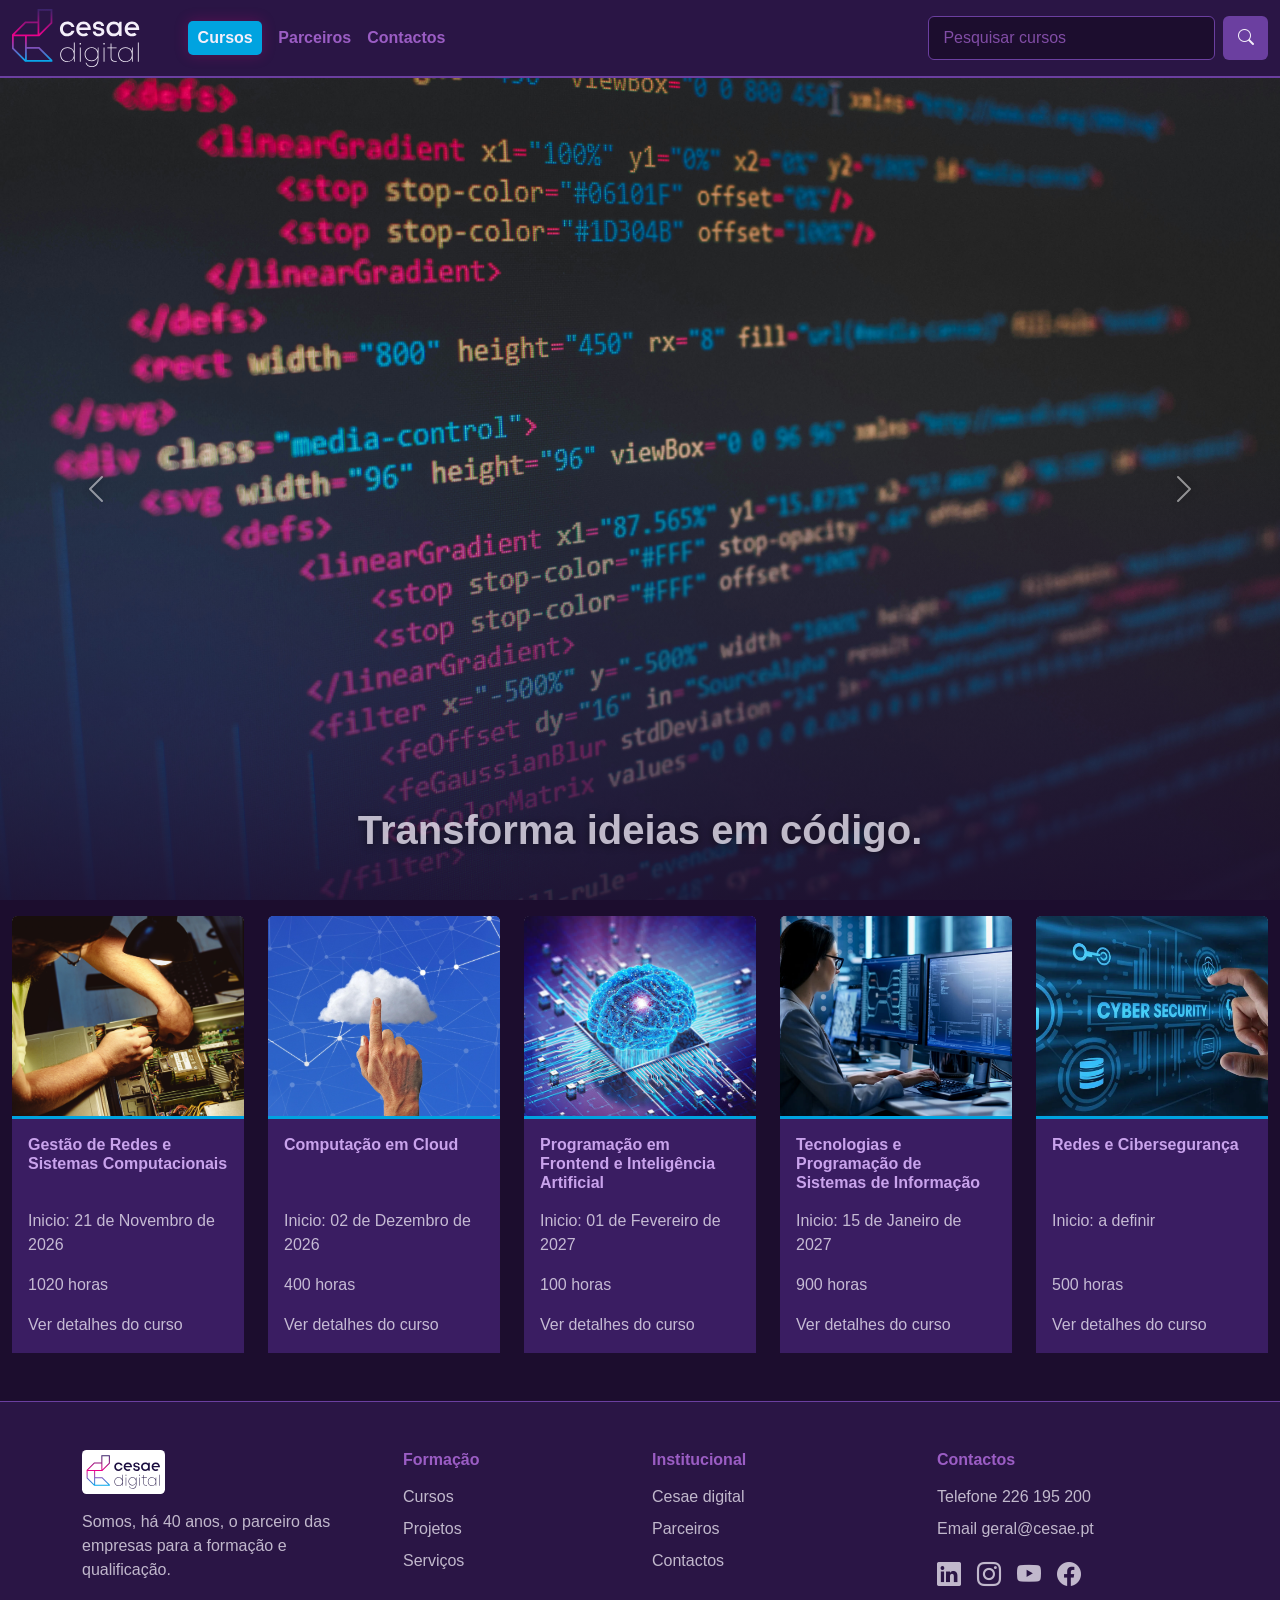
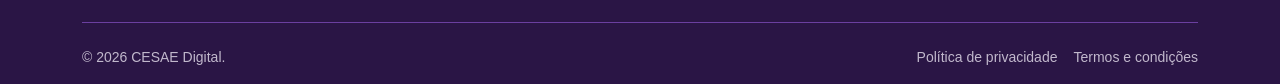
==== index.html @ cc706cd1 "feat: Alteracoes feitas, ler Readme.md" ====
<!doctype html>
<html lang="pt-PT">
  <head>
    <meta charset="UTF-8" />
    <meta name="viewport" content="width=device-width, initial-scale=1" />
    <title>Pagina Web - Homepage</title>
    <meta
      name="description"
      content="Descubra os cursos em destaque do CESAE Digital, com datas de início e carga horária, e encontre a formação em tecnologias de informação mais adequada ao seu percurso."
    />
    <meta property="og:type" content="website" />
    <meta property="og:locale" content="pt_PT" />
    <meta property="og:site_name" content="CESAE Digital" />
    <meta property="og:title" content="Pagina Web - Homepage" />
    <meta
      property="og:description"
      content="Descubra os cursos em destaque do CESAE Digital, com datas de início e carga horária, e encontre a formação em tecnologias de informação mais adequada ao seu percurso."
    />
    <link
      rel="icon"
      type="image/svg+xml"
      href="images/logo/favicon-cesae.svg"
    />
    <link
      href="https://cdn.jsdelivr.net/npm/bootstrap@5.3.8/dist/css/bootstrap.min.css"
      rel="stylesheet"
      integrity="sha384-sRIl4kxILFvY47J16cr9ZwB07vP4J8+LH7qKQnuqkuIAvNWLzeN8tE5YBujZqJLB"
      crossorigin="anonymous"
    />
    <link
      href="https://cdn.jsdelivr.net/npm/bootstrap-icons@1.11.3/font/bootstrap-icons.min.css"
      rel="stylesheet"
    />
    <link rel="stylesheet" href="css/styles.css" />
  </head>
  <body>
    <header class="d-flex flex-column vh-100">
      <nav class="navbar navbar-expand-lg">
        <div class="container-fluid">
          <a class="navbar-brand navbar-logo me-lg-5" href="index.html">
            <img
              src="images/logo/logo_letras_brancas.svg"
              alt="CESAE Digital"
            />
          </a>
          <button
            type="button"
            class="navbar-toggler"
            data-bs-toggle="collapse"
            data-bs-target="#collapsibleNavbar"
          >
            <span class="navbar-toggler-icon"></span>
          </button>
          <div class="collapse navbar-collapse" id="collapsibleNavbar">
            <ul class="navbar-nav align-items-lg-center gap-2 gap-lg-3">
              <li class="nav-item">
                <a class="nav-link nav-cursos" href="pages/cursos.html"
                  >Cursos</a
                >
              </li>
              <li class="nav-item">
                <a class="nav-link" href="pages/parceiros.html">Parceiros</a>
              </li>
              <li class="nav-item">
                <a class="nav-link" href="pages/contactos.html">Contactos</a>
              </li>
            </ul>
            <div
              class="d-flex ms-lg-auto mt-3 mt-lg-0 navbar-search"
              role="search"
            >
              <input
                class="form-control"
                type="search"
                placeholder="Pesquisar cursos"
                aria-label="Pesquisar cursos"
              />
              <button
                class="btn btn-pesquisar ms-2"
                type="button"
                aria-label="Pesquisar"
              >
                <i class="bi bi-search"></i>
              </button>
            </div>
          </div>
        </div>
      </nav>

      <div
        id="carouselExampleInterval"
        class="carousel slide flex-grow-1 overflow-hidden"
        data-bs-ride="carousel"
      >
        <div class="carousel-inner h-100">
          <div class="carousel-item active h-100" data-bs-interval="5000">
            <img
              src="images/carrossel/imagem1.jpg"
              class="w-100 h-100 object-fit-cover d-block"
              alt="..."
            />
            <div class="carousel-caption carousel-texto fs-1">
              Partilhar ideias. Crescer em equipa.
            </div>
          </div>
          <div class="carousel-item h-100" data-bs-interval="5000">
            <img
              src="images/carrossel/imagem2.jpg"
              class="w-100 h-100 object-fit-cover d-block"
              alt="..."
            />
            <div class="carousel-caption carousel-texto fs-1">
              Transforma ideias em código.
            </div>
          </div>
          <div class="carousel-item h-100" data-bs-interval="5000">
            <img
              src="images/carrossel/imagem3.jpg"
              class="w-100 h-100 object-fit-cover d-block"
              alt="..."
            />
            <div class="carousel-caption carousel-texto fs-1">
              Segurança digital, sempre.
            </div>
          </div>
          <div class="carousel-item h-100" data-bs-interval="5000">
            <img
              src="images/carrossel/imagem4.jpg"
              class="w-100 h-100 object-fit-cover d-block"
              alt="..."
            />
            <div class="carousel-caption carousel-texto fs-1">
              Experiência que inspira.
            </div>
          </div>
          <div class="carousel-item h-100" data-bs-interval="5000">
            <img
              src="images/carrossel/imagem5.jpg"
              class="w-100 h-100 object-fit-cover d-block"
              alt="..."
            />
            <div class="carousel-caption carousel-texto fs-1">
              Domina as redes. Liga possibilidades.
            </div>
          </div>
          <div class="carousel-item h-100" data-bs-interval="5000">
            <img
              src="images/carrossel/imagem6.jpg"
              class="w-100 h-100 object-fit-cover d-block"
              alt="..."
            />
            <div class="carousel-caption carousel-texto fs-1">
              Competências para o mercado real.
            </div>
          </div>
        </div>
        <button
          class="carousel-control-prev"
          type="button"
          data-bs-target="#carouselExampleInterval"
          data-bs-slide="prev"
        >
          <span class="carousel-control-prev-icon" aria-hidden="true"></span>
          <span class="visually-hidden">Anterior</span>
        </button>
        <button
          class="carousel-control-next"
          type="button"
          data-bs-target="#carouselExampleInterval"
          data-bs-slide="next"
        >
          <span class="carousel-control-next-icon" aria-hidden="true"></span>
          <span class="visually-hidden">Seguinte</span>
        </button>
      </div>
    </header>

    <div class="container-fluid mt-3 mb-5">
      <div class="row g-4 cursos-row">
        <div class="col-12 col-md">
          <div class="card border-0 h-100">
            <img
              class="card-img-top w-100 object-fit-cover"
              style="height: 200px"
              src="images/cards/card1.jpg"
              alt="Card image cap"
            />
            <div class="card-body">
              <h5 class="card-title">
                Gestão de Redes e Sistemas Computacionais
              </h5>
              <p class="card-text">Inicio: 21 de Novembro de 2026</p>
              <p class="card-text">1020 horas</p>
              <a href="pages/cursos.html">Ver detalhes do curso</a>
            </div>
          </div>
        </div>
        <div class="col-12 col-md">
          <div class="card border-0 h-100">
            <img
              class="card-img-top w-100 object-fit-cover"
              style="height: 200px"
              src="images/cards/card2.jpg"
              alt="Card image cap"
            />
            <div class="card-body">
              <h5 class="card-title">Computação em Cloud</h5>
              <p class="card-text">Inicio: 02 de Dezembro de 2026</p>
              <p class="card-text">400 horas</p>
              <a href="pages/cursos.html">Ver detalhes do curso</a>
            </div>
          </div>
        </div>
        <div class="col-12 col-md">
          <div class="card border-0 h-100">
            <img
              class="card-img-top w-100 object-fit-cover"
              style="height: 200px"
              src="images/cards/card3.jpg"
              alt="Card image cap"
            />
            <div class="card-body">
              <h5 class="card-title">
                Programação em Frontend e Inteligência Artificial
              </h5>
              <p class="card-text">Inicio: 01 de Fevereiro de 2027</p>
              <p class="card-text">100 horas</p>
              <a href="pages/cursos.html">Ver detalhes do curso</a>
            </div>
          </div>
        </div>
        <div class="col-12 col-md">
          <div class="card border-0 h-100">
            <img
              class="card-img-top w-100 object-fit-cover"
              style="height: 200px"
              src="images/cards/card4.jpg"
              alt="Card image cap"
            />
            <div class="card-body">
              <h5 class="card-title">
                Tecnologias e Programação de Sistemas de Informação
              </h5>
              <p class="card-text">Inicio: 15 de Janeiro de 2027</p>
              <p class="card-text">900 horas</p>
              <a href="pages/cursos.html">Ver detalhes do curso</a>
            </div>
          </div>
        </div>
        <div class="col-12 col-md">
          <div class="card border-0 h-100">
            <img
              class="card-img-top w-100 object-fit-cover"
              style="height: 200px"
              src="images/cards/card5.jpg"
              alt="Card image cap"
            />
            <div class="card-body">
              <h5 class="card-title">Redes e Cibersegurança</h5>
              <p class="card-text">Inicio: a definir</p>
              <p class="card-text">500 horas</p>
              <a href="pages/cursos.html">Ver detalhes do curso</a>
            </div>
          </div>
        </div>
      </div>
    </div>

    <footer class="footer-cesae pt-5 pb-3">
      <div class="container">
        <div class="row g-4">
          <div class="col-12 col-md-6 col-lg-3">
            <a href="index.html" class="footer-logo">
              <img
                src="images/logo/cesae-digital-logo-fundo-branco.svg"
                alt="CESAE Digital"
                height="44"
              />
            </a>
            <p class="texto-suave mt-3">
              Somos, há 40 anos, o parceiro das empresas para a formação e
              qualificação.
            </p>
          </div>
          <div class="col-6 col-md-3 ps-lg-5">
            <h5>Formação</h5>
            <ul class="list-unstyled">
              <li><a href="pages/cursos.html">Cursos</a></li>
              <li><a href="pages/maintenance.html">Projetos</a></li>
              <li><a href="pages/maintenance.html">Serviços</a></li>
            </ul>
          </div>
          <div class="col-6 col-md-3">
            <h5>Institucional</h5>
            <ul class="list-unstyled">
              <li><a href="index.html">Cesae digital</a></li>
              <li><a href="pages/parceiros.html">Parceiros</a></li>
              <li><a href="pages/contactos.html">Contactos</a></li>
            </ul>
          </div>
          <div class="col-12 col-md-6 col-lg-3">
            <h5>Contactos</h5>
            <ul class="list-unstyled texto-suave">
              <li>Telefone 226 195 200</li>
              <li>Email geral@cesae.pt</li>
            </ul>
            <div class="d-flex gap-3 fs-4">
              <a
                href="https://pt.linkedin.com/school/cesae-digital/"
                aria-label="LinkedIn"
                ><i class="bi bi-linkedin"></i
              ></a>
              <a
                href="https://www.instagram.com/cesae.digital/"
                aria-label="Instagram"
                ><i class="bi bi-instagram"></i
              ></a>
              <a
                href="https://www.youtube.com/@cesaedigital"
                aria-label="YouTube"
                ><i class="bi bi-youtube"></i
              ></a>
              <a
                href="https://www.facebook.com/CesaeDigital"
                aria-label="Facebook"
                ><i class="bi bi-facebook"></i
              ></a>
            </div>
          </div>
        </div>
        <hr class="footer-linha my-4" />
        <div
          class="d-flex flex-column flex-md-row justify-content-between gap-2 small"
        >
          <span class="texto-suave">© 2026 CESAE Digital.</span>
          <div class="d-flex gap-3">
            <a href="pages/maintenance.html">Política de privacidade</a>
            <a href="pages/maintenance.html">Termos e condições</a>
          </div>
        </div>
      </div>
    </footer>

    <script
      src="https://cdn.jsdelivr.net/npm/bootstrap@5.3.8/dist/js/bootstrap.bundle.min.js"
      integrity="sha384-FKyoEForCGlyvwx9Hj09JcYn3nv7wiPVlz7YYwJrWVcXK/BmnVDxM+D2scQbITxI"
      crossorigin="anonymous"
    ></script>
  </body>
</html>
---- css/styles.css ----
:root {
  --bg: #1c0d2e;
  --dark-purple: #2a1545;
  --purple: #6b3fa0;
  --lilac: #9b5dc4;
  --pink: #e6007e;
  --blue: #00a3e0;
  --light-blue: #55d2ff;
  --text: #f4effa;
  --shadow: #00a3e000;
  --shadow1: rgba(0, 163, 224, 0.35);
  --shadow2: rgba(230, 0, 126, 0.25);
  --gradient: linear-gradient(90deg, #00a3e0 0%, #6b3fa0 50%);
}

body {
  background: var(--bg);
  color: var(--text);
  font-family: "Inter", sans-serif;
}

.navbar {
  background-color: var(--dark-purple);
  border-bottom: 2px solid var(--purple);
  --bs-navbar-nav-link-padding-x: 0;
}

.navbar a {
  font-size: 1rem;
  font-weight: 600;
  color: var(--lilac);
}

.navbar a:hover,
.navbar a:focus {
  color: var(--blue);
  opacity: 1;
}

.navbar .navbar-nav .nav-cursos {
  display: inline-block;
  background: var(--blue);
  color: var(--text);
  padding: 0.3rem 0.6rem;
  border-radius: 5px;
  box-shadow: 0 0 14px var(--shadow2);
  transition:
    background 0.2s,
    box-shadow 0.2s;
}

.navbar .navbar-nav .nav-cursos:hover {
  background: var(--pink);
  color: var(--text);
  box-shadow: 0 0 14px var(--shadow1);
}

.navbar-logo {
  padding: 0;
}

.navbar-logo img {
  display: block;
}

.navbar .navbar-toggler {
  background: transparent;
  border: 1px solid var(--purple);
}

.navbar .navbar-toggler:focus {
  box-shadow: 0 0 0 0.2rem var(--shadow1);
}

.navbar .navbar-toggler-icon {
  filter: invert(1);
}

.navbar-search {
  width: 100%;
}

.navbar-search .form-control {
  min-width: 0;
  font-size: 1rem;
  padding: 0.55rem 0.9rem;
  background: var(--bg);
  border: 1px solid var(--purple);
  color: var(--text);
}

.navbar-search .form-control::placeholder {
  color: var(--lilac);
  opacity: 0.8;
}

.navbar-search .form-control:focus {
  background: var(--bg);
  color: var(--text);
  border-color: var(--blue);
  box-shadow: 0 0 0 0.2rem var(--shadow1);
}

.btn-pesquisar {
  background: var(--purple);
  color: var(--text);
  border: 0;
  padding: 0.55rem 0.9rem;
}

.btn-pesquisar:hover,
.btn-pesquisar:focus {
  background: var(--blue);
  color: #fff;
}

.footer-cesae {
  background: var(--dark-purple);
  border-top: 1px solid var(--purple);
  color: var(--text);
}

.footer-cesae h5 {
  font-size: 1rem;
  font-weight: 600;
  color: var(--lilac);
  margin-bottom: 1rem;
}

.footer-cesae a {
  color: var(--text);
  opacity: 0.75;
  text-decoration: none;
}

.footer-cesae a:hover {
  color: var(--blue);
  opacity: 1;
}

.footer-cesae a.footer-logo {
  opacity: 1;
}

.texto-suave {
  opacity: 0.75;
}

.footer-linha {
  border-color: var(--purple);
  opacity: 1;
}

.footer-cesae li {
  margin-bottom: 0.5rem;
}

.card {
  padding: 0;
}

.card-body {
  display: flex;
  flex-direction: column;
  background-color: #3a1d62;
  border-top: 3px solid var(--blue);
}

.card-title {
  font-size: 1rem;
  font-weight: 600;
  color: #c9a3ec;
  margin-bottom: 1rem;
}

.card-text,
.card-body a {
  color: var(--text);
  opacity: 0.75;
  text-decoration: none;
}

.card-body a {
  margin-top: auto;
  align-self: flex-start;
}

.card-body a:hover {
  color: var(--blue);
  opacity: 1;
}

.cursos-intro,
.parceiros-intro,
.contactos-intro {
  max-width: 60ch;
  font-size: 1.1rem;
  opacity: 0.8;
}

.display-4,
.lead {
  color: var(--lilac);
}

.carousel-texto {
  color: var(--text);
  font-weight: 600;
  opacity: 0.75;
  text-shadow: 0 2px 8px rgba(0, 0, 0, 0.6);
}

#carouselExampleInterval .carousel-item::before {
  content: "";
  position: absolute;
  inset: 0;
  background: linear-gradient(
    to top,
    rgba(28, 13, 46, 0.85) 0%,
    rgba(28, 13, 46, 0) 55%
  );
}

#carouselExampleInterval .carousel-control-prev-icon,
#carouselExampleInterval .carousel-control-next-icon {
  filter: drop-shadow(0 0 4px rgba(0, 0, 0, 0.7));
}

.btn-filtro {
  color: var(--text);
  background: transparent;
  border: 1px solid var(--purple);
  border-radius: 50rem;
  padding-left: 1rem;
  padding-right: 1rem;
  opacity: 0.75;
}

.btn-filtro:hover,
.btn-check:focus-visible + .btn-filtro {
  color: var(--blue);
  border-color: var(--blue);
  opacity: 1;
}

.btn-check:checked + .btn-filtro {
  color: var(--text);
  background: var(--purple);
  border-color: var(--purple);
  opacity: 1;
}

body:has(#f-ciberseguranca:checked)
  .cursos-grid
  > :not([data-categoria="ciberseguranca"]),
body:has(#f-programacao:checked)
  .cursos-grid
  > :not([data-categoria="programacao"]),
body:has(#f-cloud:checked) .cursos-grid > :not([data-categoria="cloud"]),
body:has(#f-redes:checked) .cursos-grid > :not([data-categoria="redes"]),
body:has(#f-servidores:checked)
  .cursos-grid
  > :not([data-categoria="servidores"]),
body:has(#f-ia:checked) .cursos-grid > :not([data-categoria="ia"]) {
  display: none;
}

.cursos-grid .card,
.polos-grid .card,
.form-card {
  border-radius: 1rem;
  overflow: hidden;
}

.cursos-grid .card,
.polos-grid .card {
  transition:
    transform 0.3s,
    box-shadow 0.3s;
}

.cursos-grid .card:hover,
.polos-grid .card:hover {
  transform: translateY(-6px);
  box-shadow:
    0 12px 28px var(--shadow1),
    0 0 0 4px var(--shadow2);
}

.curso-img {
  position: relative;
  height: 200px;
  display: flex;
  align-items: center;
  justify-content: center;
  background: linear-gradient(135deg, var(--purple) 0%, var(--blue) 100%);
}

.curso-icone {
  font-size: 3.5rem;
  color: var(--text);
  opacity: 0.6;
}

.curso-img img {
  position: absolute;
  inset: 0;
  width: 100%;
  height: 100%;
  object-fit: cover;
}

.curso-categoria {
  display: block;
  margin-bottom: 0.5rem;
  font-size: 0.875rem;
  font-weight: 600;
  letter-spacing: 0.05em;
  text-transform: uppercase;
  color: var(--blue);
}

.logo-tile {
  display: flex;
  align-items: center;
  justify-content: center;
  height: 160px;
  padding: 1.5rem;
  background: var(--text);
  border: 2px solid transparent;
  border-radius: 1rem;
  text-decoration: none;
  transition:
    transform 0.3s,
    box-shadow 0.3s,
    border-color 0.3s;
}

.logo-tile img {
  max-width: 100%;
  max-height: 100%;
  object-fit: contain;
  transition: transform 0.3s;
}

.logo-tile:hover {
  transform: translateY(-6px);
  border-color: var(--blue);
  box-shadow:
    0 12px 28px var(--shadow1),
    0 0 0 4px var(--shadow2);
}

.logo-tile:hover img {
  transform: scale(1.08);
}

.contacto-img {
  display: block;
  width: 100%;
  height: 240px;
  object-fit: cover;
  border-radius: 1rem;
}

.form-card .card-body {
  padding: 1.5rem;
}

.form-card .form-label {
  color: var(--text);
  opacity: 0.75;
}

.form-card .form-control,
.form-card .form-select {
  color-scheme: dark;
  min-width: 0;
  background-color: var(--bg);
  border: 1px solid var(--purple);
  color: var(--text);
}

.form-card .form-select {
  --bs-form-select-bg-img: url("data:image/svg+xml,%3csvg xmlns='http://www.w3.org/2000/svg' viewBox='0 0 16 16'%3e%3cpath fill='none' stroke='%23f4effa' stroke-linecap='round' stroke-linejoin='round' stroke-width='2' d='m2 5 6 6 6-6'/%3e%3c/svg%3e");
}

.form-card .form-control::placeholder {
  color: var(--lilac);
  opacity: 0.8;
}

.form-card .form-control:focus,
.form-card .form-select:focus {
  background-color: var(--bg);
  color: var(--text);
  border-color: var(--blue);
  box-shadow: 0 0 0 0.2rem var(--shadow1);
}

.btn-enviar {
  background: var(--purple);
  color: var(--text);
  border: 1px solid var(--purple);
  padding-left: 1.5rem;
  padding-right: 1.5rem;
}

.btn-enviar:hover,
.btn-enviar:focus {
  background: var(--blue);
  border-color: var(--blue);
  color: #fff;
}

.btn-reset {
  background: transparent;
  color: var(--text);
  border: 1px solid var(--purple);
  padding-left: 1.5rem;
  padding-right: 1.5rem;
  opacity: 0.75;
}

.btn-reset:hover,
.btn-reset:focus {
  color: var(--blue);
  border-color: var(--blue);
  opacity: 1;
}

.polo-img {
  width: 100%;
  height: 140px;
  object-fit: cover;
}

.card-contacts a {
  display: block;
}

.card-contacts a + a {
  margin-top: 0.25rem;
}

.contact-link i {
  margin-right: 0.5rem;
}

@media (min-width: 768px) {
  @supports (grid-template-rows: subgrid) {
    .cursos-row {
      display: grid;
      grid-template-columns: repeat(5, minmax(0, 1fr));
    }

    .cursos-row > .col-md {
      display: grid;
      grid-row: span 5;
      grid-template-rows: subgrid;
      grid-template-columns: minmax(0, 1fr);
    }

    .cursos-row .card {
      display: grid;
      grid-row: 1 / -1;
      grid-template-rows: subgrid;
      grid-template-columns: minmax(0, 1fr);
    }

    .cursos-row .card-body {
      display: grid;
      grid-row: 2 / -1;
      grid-template-rows: subgrid;
      grid-template-columns: minmax(0, 1fr);
    }

    .cursos-row .card-title {
      overflow-wrap: break-word;
    }

    .cursos-row .card-body a {
      margin-top: 0;
      align-self: start;
      justify-self: start;
    }
  }
}

@media (min-width: 992px) {
  .navbar-search {
    width: 340px;
  }

  .contacto-img {
    height: 300px;
  }
}

@media (max-width: 991.98px) {
  .navbar-collapse {
    margin-top: 0.75rem;
  }
}

@media (prefers-reduced-motion: reduce) {
  .cursos-grid .card,
  .polos-grid .card {
    transition: none;
  }

  .cursos-grid .card:hover,
  .polos-grid .card:hover {
    transform: none;
  }
}
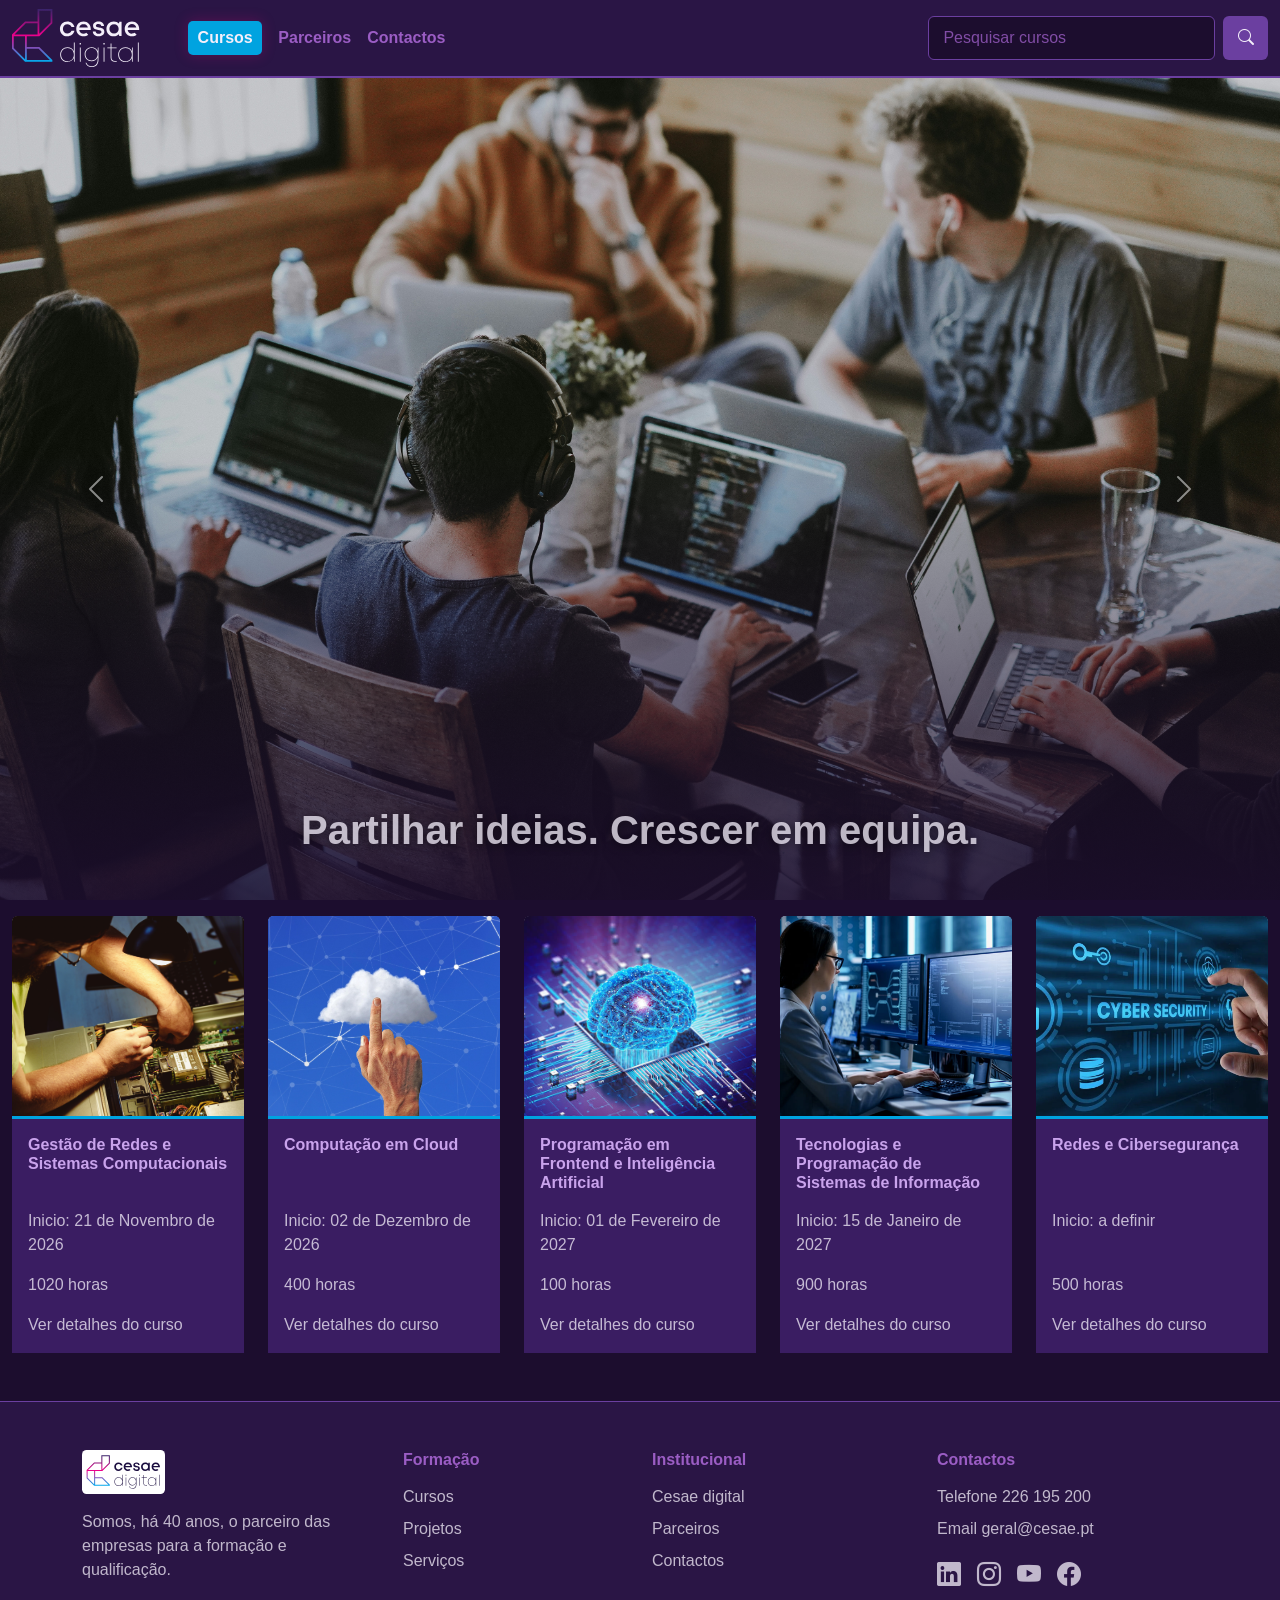
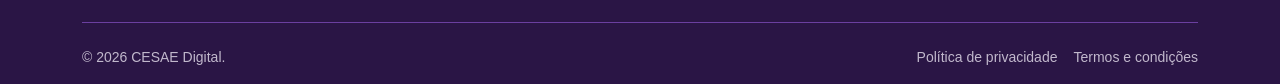
==== commit 757c2af0: "_blank e noonpener noreferrer nas redes sociais" ====
--- a/index.html
+++ b/index.html
@@ -307,21 +307,29 @@
             <div class="d-flex gap-3 fs-4">
               <a
                 href="https://pt.linkedin.com/school/cesae-digital/"
+                target="_blank"
+                rel="noopener noreferrer"
                 aria-label="LinkedIn"
                 ><i class="bi bi-linkedin"></i
               ></a>
               <a
                 href="https://www.instagram.com/cesae.digital/"
+                target="_blank"
+                rel="noopener noreferrer"
                 aria-label="Instagram"
                 ><i class="bi bi-instagram"></i
               ></a>
               <a
                 href="https://www.youtube.com/@cesaedigital"
+                target="_blank"
+                rel="noopener noreferrer"
                 aria-label="YouTube"
                 ><i class="bi bi-youtube"></i
               ></a>
               <a
                 href="https://www.facebook.com/CesaeDigital"
+                target="_blank"
+                rel="noopener noreferrer"
                 aria-label="Facebook"
                 ><i class="bi bi-facebook"></i
               ></a>
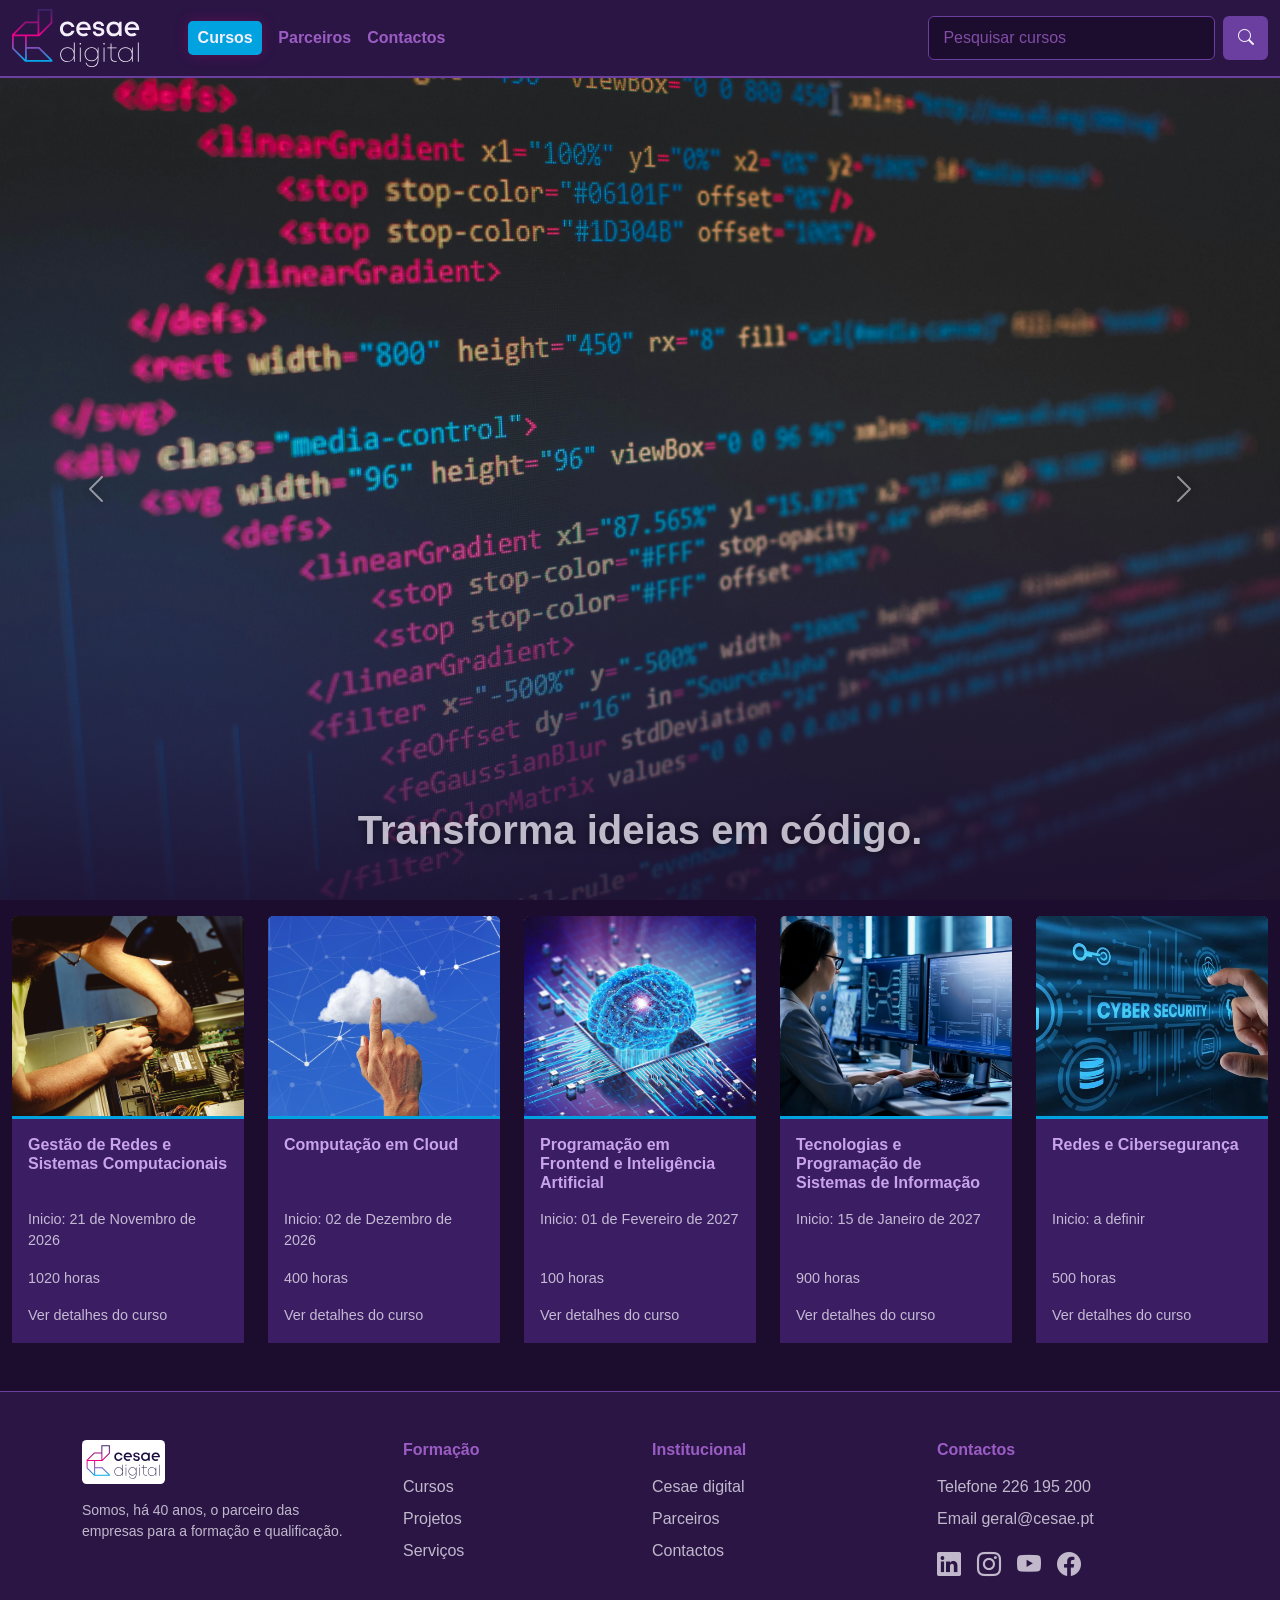
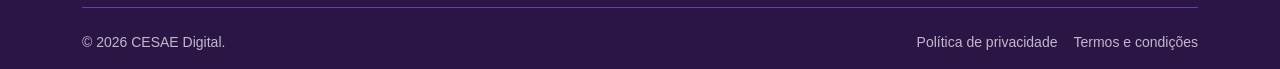
==== commit ed340a4d: "fixed footer logo description + cards description font sizes" ====
--- a/index.html
+++ b/index.html
@@ -266,89 +266,93 @@
       </div>
     </div>
 
+    <!--***************************Footer***************************-->
     <footer class="footer-cesae pt-5 pb-3">
       <div class="container">
         <div class="row g-4">
+          <!-- Logo + descrição -->
           <div class="col-12 col-md-6 col-lg-3">
-            <a href="index.html" class="footer-logo">
+            <a href="../index.html" class="footer-logo">
               <img
-                src="images/logo/cesae-digital-logo-fundo-branco.svg"
+                src="../images/logo/cesae-digital-logo-fundo-branco.svg"
                 alt="CESAE Digital"
                 height="44"
               />
             </a>
-            <p class="texto-suave mt-3">
+            <p class="texto-suave small mt-3">
               Somos, há 40 anos, o parceiro das empresas para a formação e
               qualificação.
             </p>
           </div>
-          <div class="col-6 col-md-3 ps-lg-5">
+
+          <!-- Links: col 1 -->
+          <div class="col-6 col-md-3 col-lg-3 ps-lg-5">
             <h5>Formação</h5>
             <ul class="list-unstyled">
-              <li><a href="pages/cursos.html">Cursos</a></li>
-              <li><a href="pages/maintenance.html">Projetos</a></li>
-              <li><a href="pages/maintenance.html">Serviços</a></li>
+              <li><a href="/pages/cursos.html">Cursos</a></li>
+              <li><a href="/pages/maintenance.html">Projetos</a></li>
+              <li><a href="/pages/maintenance.html">Serviços</a></li>
             </ul>
           </div>
-          <div class="col-6 col-md-3">
+
+          <!-- Links: col 2 -->
+          <div class="col-6 col-md-3 col-lg-3">
             <h5>Institucional</h5>
             <ul class="list-unstyled">
-              <li><a href="index.html">Cesae digital</a></li>
-              <li><a href="pages/parceiros.html">Parceiros</a></li>
-              <li><a href="pages/contactos.html">Contactos</a></li>
+              <li><a href="/index.html">Cesae digital</a></li>
+              <li><a href="/pages/parceiros.html">Parceiros</a></li>
+              <li><a href="/pages/contactos.html">Contactos</a></li>
             </ul>
           </div>
+
+          <!-- Contactos -->
           <div class="col-12 col-md-6 col-lg-3">
             <h5>Contactos</h5>
             <ul class="list-unstyled texto-suave">
               <li>Telefone 226 195 200</li>
               <li>Email geral@cesae.pt</li>
             </ul>
+            <!-- Redes sociais -->
             <div class="d-flex gap-3 fs-4">
               <a
                 href="https://pt.linkedin.com/school/cesae-digital/"
-                target="_blank"
-                rel="noopener noreferrer"
                 aria-label="LinkedIn"
                 ><i class="bi bi-linkedin"></i
               ></a>
               <a
                 href="https://www.instagram.com/cesae.digital/"
-                target="_blank"
-                rel="noopener noreferrer"
                 aria-label="Instagram"
                 ><i class="bi bi-instagram"></i
               ></a>
               <a
                 href="https://www.youtube.com/@cesaedigital"
-                target="_blank"
-                rel="noopener noreferrer"
                 aria-label="YouTube"
                 ><i class="bi bi-youtube"></i
               ></a>
               <a
                 href="https://www.facebook.com/CesaeDigital"
-                target="_blank"
-                rel="noopener noreferrer"
                 aria-label="Facebook"
                 ><i class="bi bi-facebook"></i
               ></a>
             </div>
           </div>
         </div>
+
         <hr class="footer-linha my-4" />
+
+        <!-- Linha final -->
         <div
           class="d-flex flex-column flex-md-row justify-content-between gap-2 small"
         >
           <span class="texto-suave">© 2026 CESAE Digital.</span>
           <div class="d-flex gap-3">
-            <a href="pages/maintenance.html">Política de privacidade</a>
-            <a href="pages/maintenance.html">Termos e condições</a>
+            <a href="/pages/maintenance.html">Política de privacidade</a>
+            <a href="/pages/maintenance.html">Termos e condições</a>
           </div>
         </div>
       </div>
     </footer>
-
+    <!--***************************Fim do Footer***************************-->
     <script
       src="https://cdn.jsdelivr.net/npm/bootstrap@5.3.8/dist/js/bootstrap.bundle.min.js"
       integrity="sha384-FKyoEForCGlyvwx9Hj09JcYn3nv7wiPVlz7YYwJrWVcXK/BmnVDxM+D2scQbITxI"
--- a/css/styles.css
+++ b/css/styles.css
@@ -178,6 +178,7 @@
   color: var(--text);
   opacity: 0.75;
   text-decoration: none;
+  font-size: 0.9rem; 
 }
 
 .card-body a {
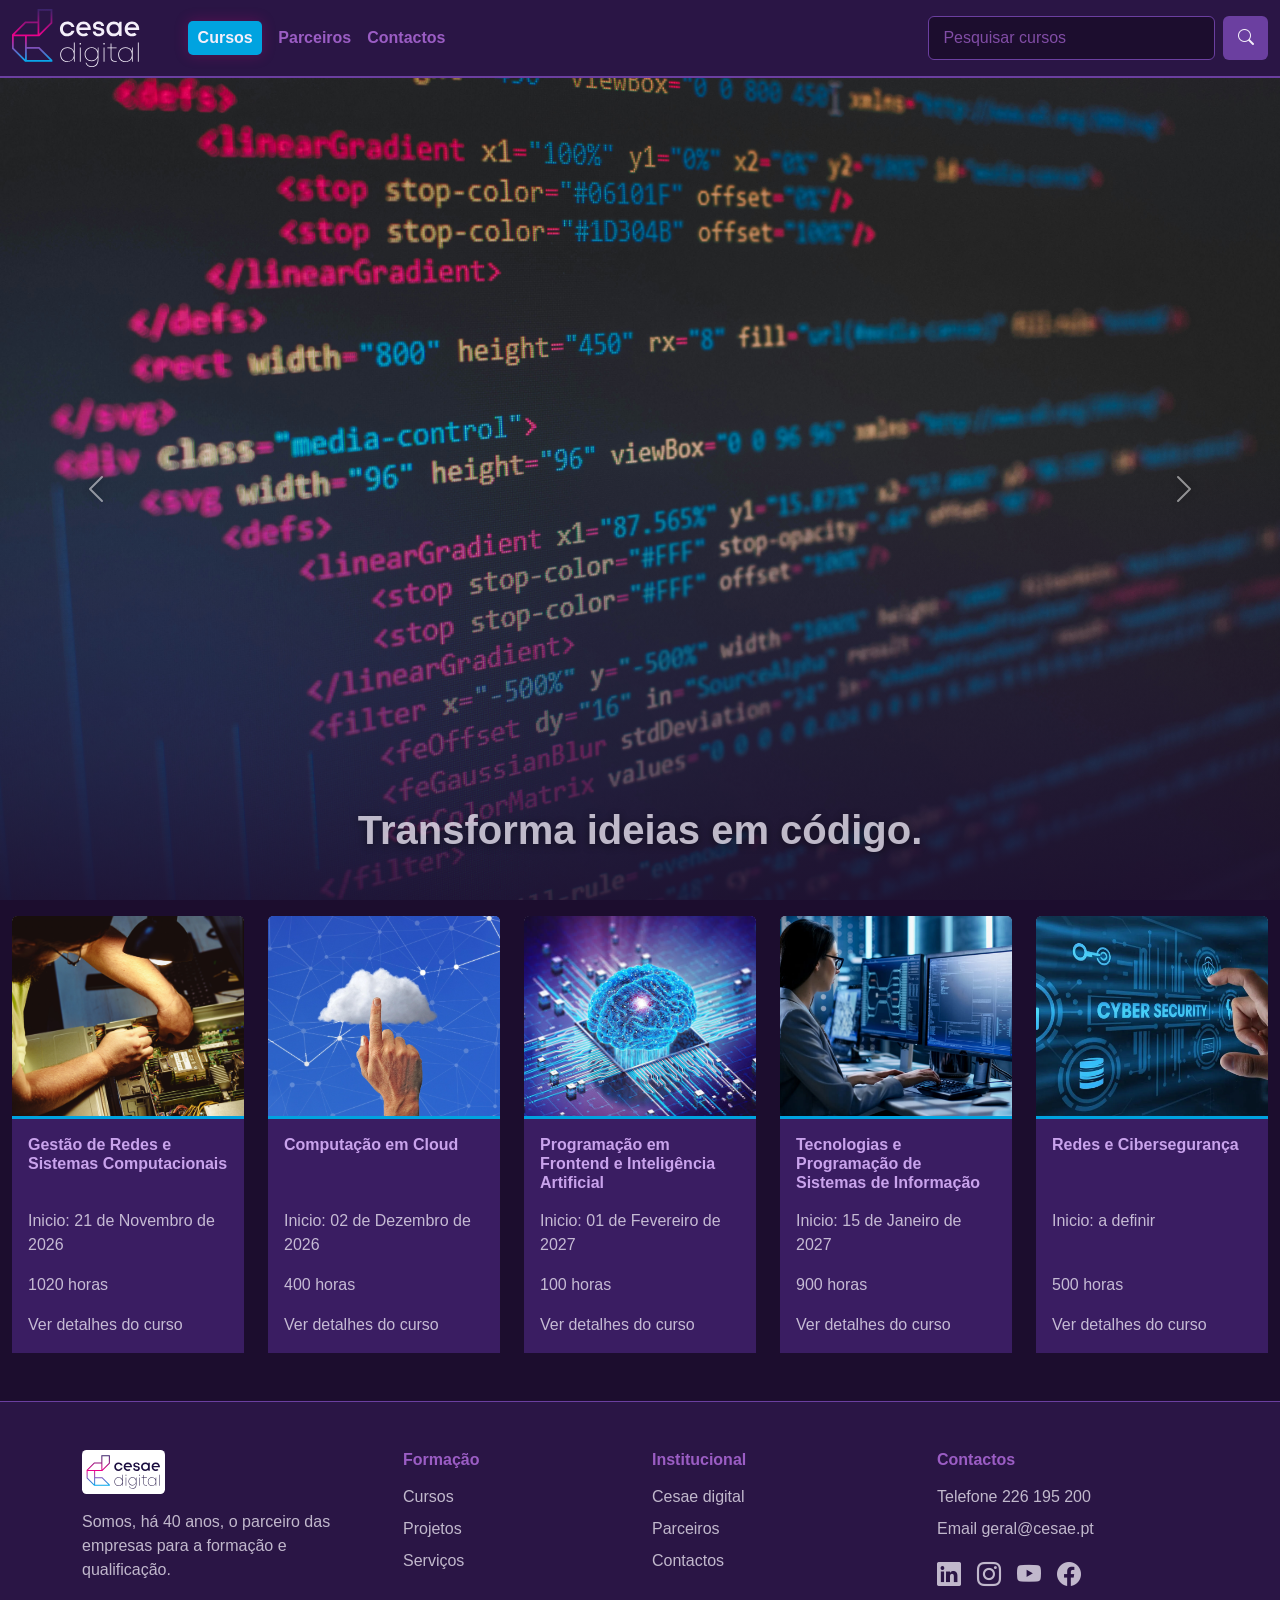
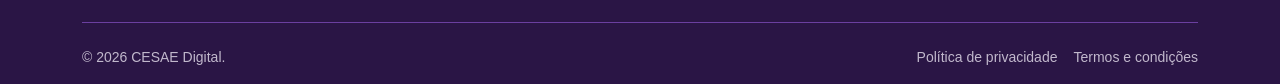
==== commit 710c339f: "Merge remote-tracking branch 'origin/main' into Nuno v2" ====
--- a/index.html
+++ b/index.html
@@ -266,93 +266,89 @@
       </div>
     </div>
 
-    <!--***************************Footer***************************-->
     <footer class="footer-cesae pt-5 pb-3">
       <div class="container">
         <div class="row g-4">
-          <!-- Logo + descrição -->
           <div class="col-12 col-md-6 col-lg-3">
-            <a href="../index.html" class="footer-logo">
+            <a href="index.html" class="footer-logo">
               <img
-                src="../images/logo/cesae-digital-logo-fundo-branco.svg"
+                src="images/logo/cesae-digital-logo-fundo-branco.svg"
                 alt="CESAE Digital"
                 height="44"
               />
             </a>
-            <p class="texto-suave small mt-3">
+            <p class="texto-suave mt-3">
               Somos, há 40 anos, o parceiro das empresas para a formação e
               qualificação.
             </p>
           </div>
-
-          <!-- Links: col 1 -->
-          <div class="col-6 col-md-3 col-lg-3 ps-lg-5">
+          <div class="col-6 col-md-3 ps-lg-5">
             <h5>Formação</h5>
             <ul class="list-unstyled">
-              <li><a href="/pages/cursos.html">Cursos</a></li>
-              <li><a href="/pages/maintenance.html">Projetos</a></li>
-              <li><a href="/pages/maintenance.html">Serviços</a></li>
+              <li><a href="pages/cursos.html">Cursos</a></li>
+              <li><a href="pages/maintenance.html">Projetos</a></li>
+              <li><a href="pages/maintenance.html">Serviços</a></li>
             </ul>
           </div>
-
-          <!-- Links: col 2 -->
-          <div class="col-6 col-md-3 col-lg-3">
+          <div class="col-6 col-md-3">
             <h5>Institucional</h5>
             <ul class="list-unstyled">
-              <li><a href="/index.html">Cesae digital</a></li>
-              <li><a href="/pages/parceiros.html">Parceiros</a></li>
-              <li><a href="/pages/contactos.html">Contactos</a></li>
+              <li><a href="index.html">Cesae digital</a></li>
+              <li><a href="pages/parceiros.html">Parceiros</a></li>
+              <li><a href="pages/contactos.html">Contactos</a></li>
             </ul>
           </div>
-
-          <!-- Contactos -->
           <div class="col-12 col-md-6 col-lg-3">
             <h5>Contactos</h5>
             <ul class="list-unstyled texto-suave">
               <li>Telefone 226 195 200</li>
               <li>Email geral@cesae.pt</li>
             </ul>
-            <!-- Redes sociais -->
             <div class="d-flex gap-3 fs-4">
               <a
                 href="https://pt.linkedin.com/school/cesae-digital/"
+                target="_blank"
+                rel="noopener noreferrer"
                 aria-label="LinkedIn"
                 ><i class="bi bi-linkedin"></i
               ></a>
               <a
                 href="https://www.instagram.com/cesae.digital/"
+                target="_blank"
+                rel="noopener noreferrer"
                 aria-label="Instagram"
                 ><i class="bi bi-instagram"></i
               ></a>
               <a
                 href="https://www.youtube.com/@cesaedigital"
+                target="_blank"
+                rel="noopener noreferrer"
                 aria-label="YouTube"
                 ><i class="bi bi-youtube"></i
               ></a>
               <a
                 href="https://www.facebook.com/CesaeDigital"
+                target="_blank"
+                rel="noopener noreferrer"
                 aria-label="Facebook"
                 ><i class="bi bi-facebook"></i
               ></a>
             </div>
           </div>
         </div>
-
         <hr class="footer-linha my-4" />
-
-        <!-- Linha final -->
         <div
           class="d-flex flex-column flex-md-row justify-content-between gap-2 small"
         >
           <span class="texto-suave">© 2026 CESAE Digital.</span>
           <div class="d-flex gap-3">
-            <a href="/pages/maintenance.html">Política de privacidade</a>
-            <a href="/pages/maintenance.html">Termos e condições</a>
+            <a href="pages/maintenance.html">Política de privacidade</a>
+            <a href="pages/maintenance.html">Termos e condições</a>
           </div>
         </div>
       </div>
     </footer>
-    <!--***************************Fim do Footer***************************-->
+
     <script
       src="https://cdn.jsdelivr.net/npm/bootstrap@5.3.8/dist/js/bootstrap.bundle.min.js"
       integrity="sha384-FKyoEForCGlyvwx9Hj09JcYn3nv7wiPVlz7YYwJrWVcXK/BmnVDxM+D2scQbITxI"
--- a/css/styles.css
+++ b/css/styles.css
@@ -178,7 +178,6 @@
   color: var(--text);
   opacity: 0.75;
   text-decoration: none;
-  font-size: 0.9rem; 
 }
 
 .card-body a {
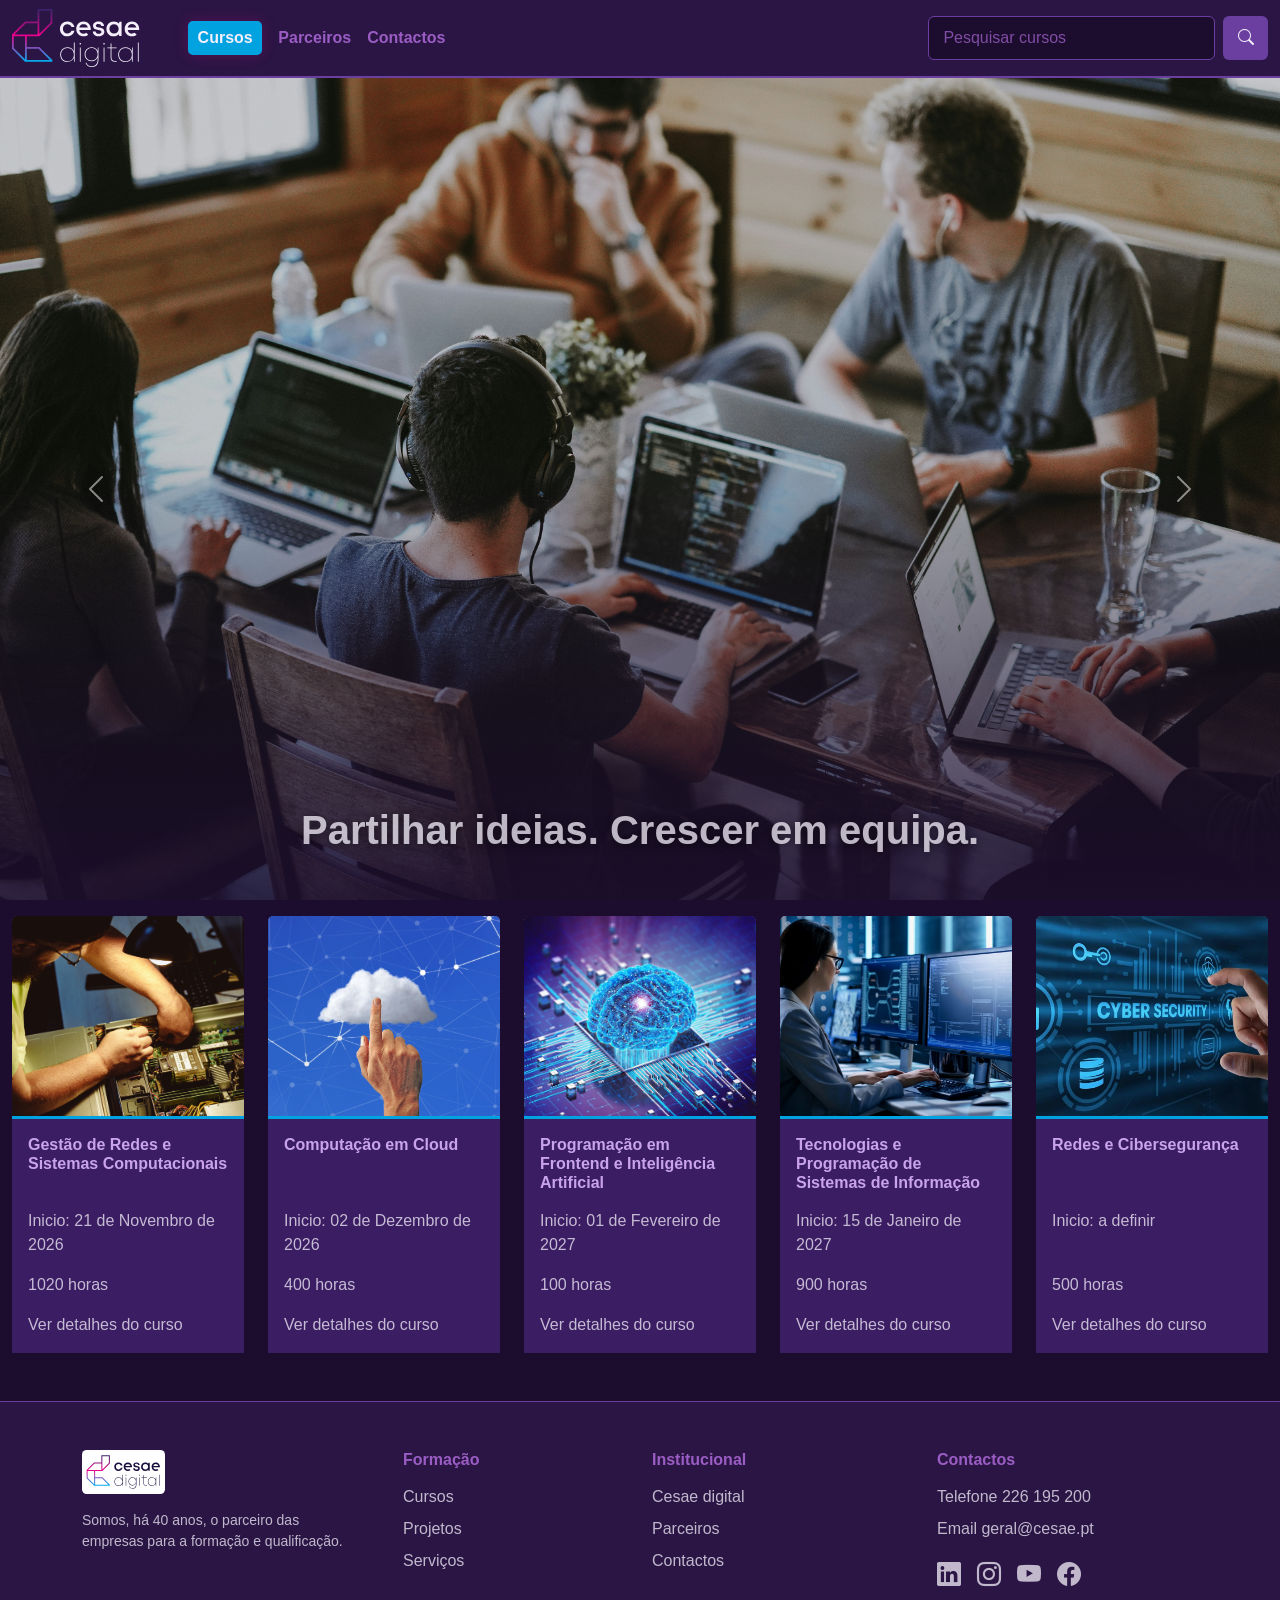
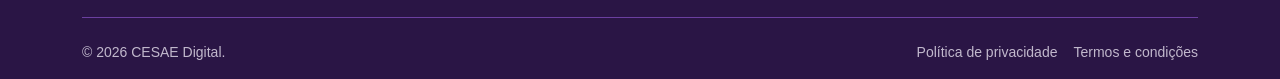
==== commit 3b831286: "fixed href paths" ====
--- a/index.html
+++ b/index.html
@@ -266,9 +266,11 @@
       </div>
     </div>
 
+    <!--***************************Footer***************************-->
     <footer class="footer-cesae pt-5 pb-3">
       <div class="container">
         <div class="row g-4">
+          <!-- Logo + descrição -->
           <div class="col-12 col-md-6 col-lg-3">
             <a href="index.html" class="footer-logo">
               <img
@@ -277,12 +279,14 @@
                 height="44"
               />
             </a>
-            <p class="texto-suave mt-3">
+            <p class="texto-suave small mt-3">
               Somos, há 40 anos, o parceiro das empresas para a formação e
               qualificação.
             </p>
           </div>
-          <div class="col-6 col-md-3 ps-lg-5">
+
+          <!-- Links: col 1 -->
+          <div class="col-6 col-md-3 col-lg-3 ps-lg-5">
             <h5>Formação</h5>
             <ul class="list-unstyled">
               <li><a href="pages/cursos.html">Cursos</a></li>
@@ -290,7 +294,9 @@
               <li><a href="pages/maintenance.html">Serviços</a></li>
             </ul>
           </div>
-          <div class="col-6 col-md-3">
+
+          <!-- Links: col 2 -->
+          <div class="col-6 col-md-3 col-lg-3">
             <h5>Institucional</h5>
             <ul class="list-unstyled">
               <li><a href="index.html">Cesae digital</a></li>
@@ -298,12 +304,15 @@
               <li><a href="pages/contactos.html">Contactos</a></li>
             </ul>
           </div>
+
+          <!-- Contactos -->
           <div class="col-12 col-md-6 col-lg-3">
             <h5>Contactos</h5>
             <ul class="list-unstyled texto-suave">
               <li>Telefone 226 195 200</li>
               <li>Email geral@cesae.pt</li>
             </ul>
+            <!-- Redes sociais -->
             <div class="d-flex gap-3 fs-4">
               <a
                 href="https://pt.linkedin.com/school/cesae-digital/"
@@ -336,23 +345,26 @@
             </div>
           </div>
         </div>
+
         <hr class="footer-linha my-4" />
+
+        <!-- Linha final -->
         <div
           class="d-flex flex-column flex-md-row justify-content-between gap-2 small"
         >
           <span class="texto-suave">© 2026 CESAE Digital.</span>
           <div class="d-flex gap-3">
-            <a href="pages/maintenance.html">Política de privacidade</a>
-            <a href="pages/maintenance.html">Termos e condições</a>
+            <a href="/pages/maintenance.html">Política de privacidade</a>
+            <a href="/pages/maintenance.html">Termos e condições</a>
           </div>
         </div>
       </div>
     </footer>
-
+    <!--***************************Fim do Footer***************************-->
     <script
       src="https://cdn.jsdelivr.net/npm/bootstrap@5.3.8/dist/js/bootstrap.bundle.min.js"
       integrity="sha384-FKyoEForCGlyvwx9Hj09JcYn3nv7wiPVlz7YYwJrWVcXK/BmnVDxM+D2scQbITxI"
       crossorigin="anonymous"
     ></script>
   </body>
-</html>
+</html>
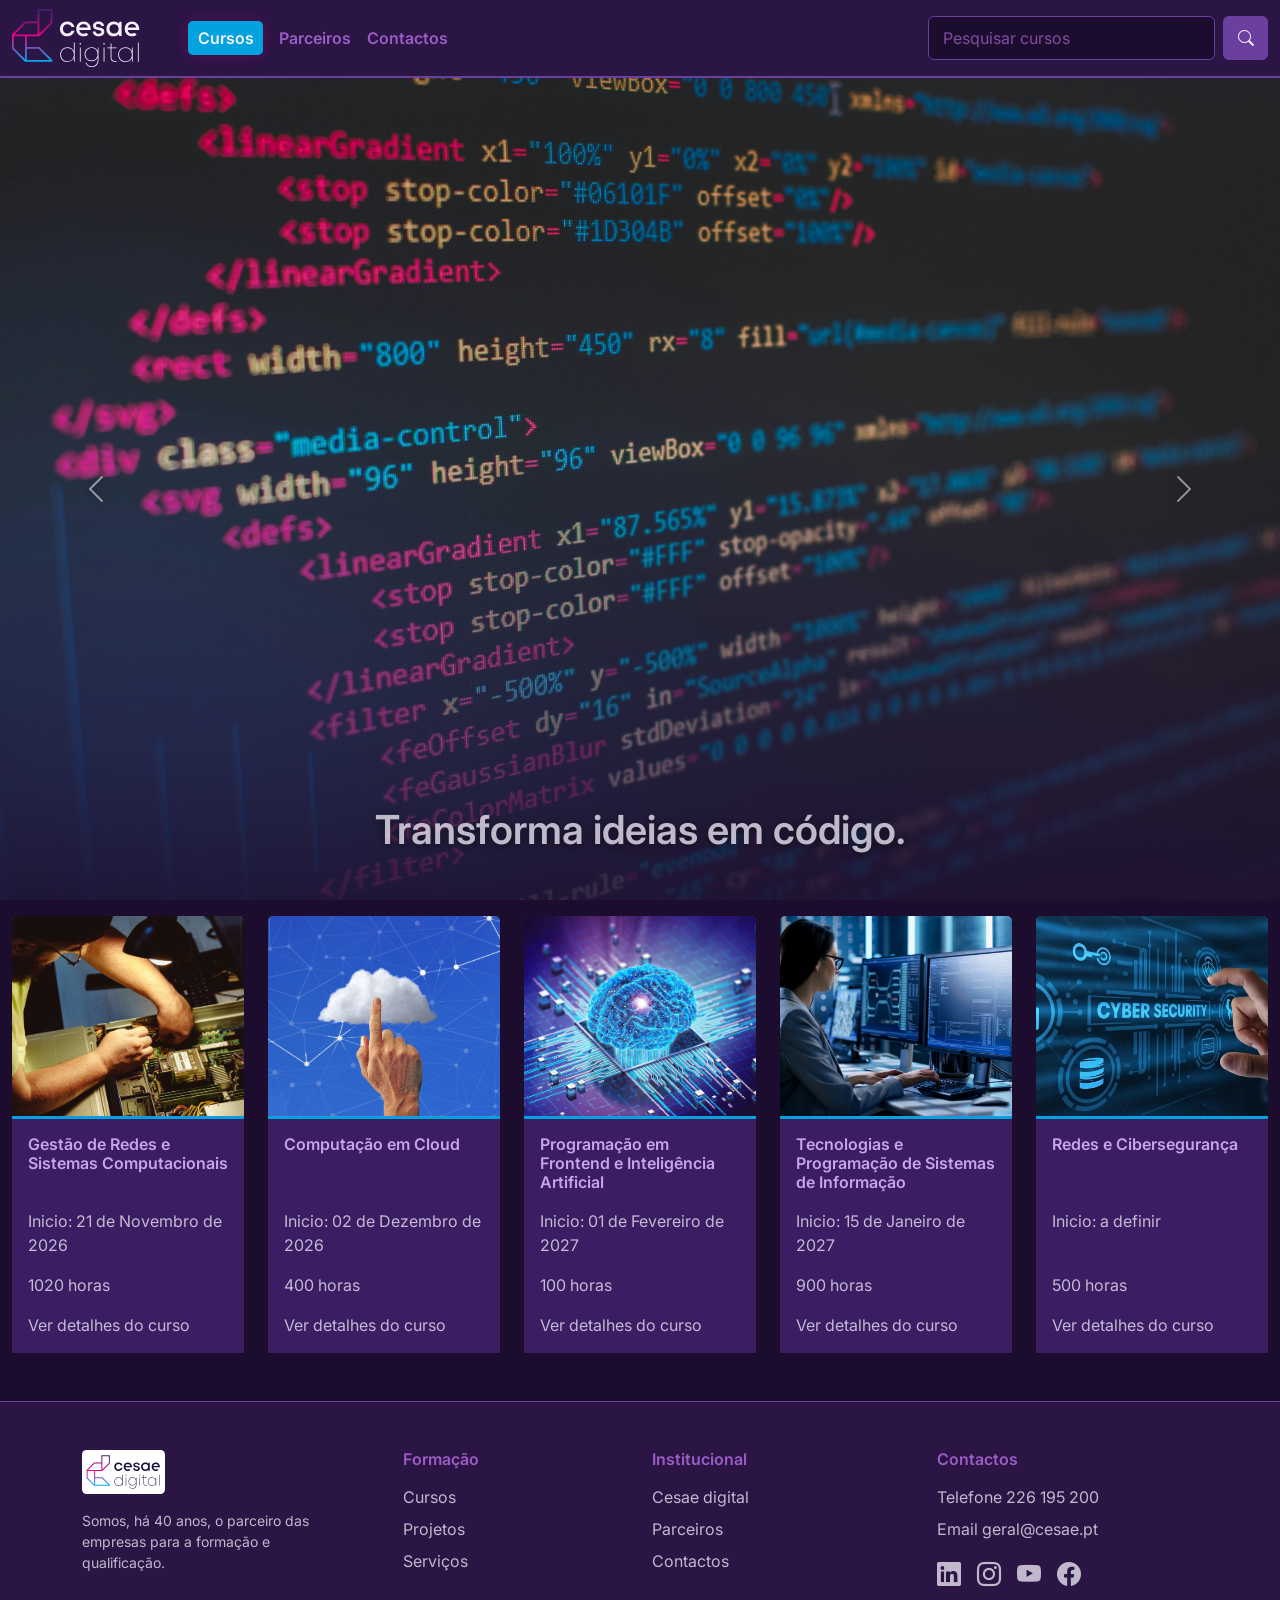
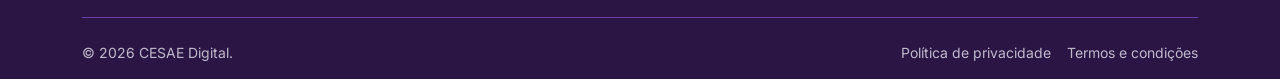
==== commit 8a352da5: "Comentarios em Index.html" ====
--- a/index.html
+++ b/index.html
@@ -4,45 +4,67 @@
     <meta charset="UTF-8" />
     <meta name="viewport" content="width=device-width, initial-scale=1" />
     <title>Pagina Web - Homepage</title>
+    <!-- Descrição para Motores de Busca (SEO) -->
     <meta
       name="description"
       content="Descubra os cursos em destaque do CESAE Digital, com datas de início e carga horária, e encontre a formação em tecnologias de informação mais adequada ao seu percurso."
     />
+    <!-- Indica que o conteúdo partilhado é um site/página web. -->
     <meta property="og:type" content="website" />
+    <!-- Define o idioma e a região do site -->
     <meta property="og:locale" content="pt_PT" />
+    <!-- O nome principal da marca ou site que aparece na pré-visualização. -->
     <meta property="og:site_name" content="CESAE Digital" />
+    <!-- O título em destaque que aparece na caixa de partilha. -->
     <meta property="og:title" content="Pagina Web - Homepage" />
+    <!-- O texto descritivo que acompanha a pré-visualização na rede social. -->
     <meta
       property="og:description"
       content="Descubra os cursos em destaque do CESAE Digital, com datas de início e carga horária, e encontre a formação em tecnologias de informação mais adequada ao seu percurso."
     />
+    <!-- 1. Pré-conexão para acelerar o carregamento -->
+    <link rel="preconnect" href="https://fonts.googleapis.com" />
+    <link rel="preconnect" href="https://fonts.gstatic.com" crossorigin />
+    <!-- 2. Importação oficial da fonte Inter do Google Fonts -->
+    <link
+      href="https://fonts.googleapis.com/css2?family=Inter:ital,opsz,wght@0,14..32,100..900;1,14..32,100..900&display=swap"
+      rel="stylesheet"
+    />
+
+    <!-- Ícone CESAE no browser -->
     <link
       rel="icon"
       type="image/svg+xml"
       href="images/logo/favicon-cesae.svg"
     />
+    <!--***************************Chamadas de CSSs***************************-->
     <link
       href="https://cdn.jsdelivr.net/npm/bootstrap@5.3.8/dist/css/bootstrap.min.css"
       rel="stylesheet"
       integrity="sha384-sRIl4kxILFvY47J16cr9ZwB07vP4J8+LH7qKQnuqkuIAvNWLzeN8tE5YBujZqJLB"
       crossorigin="anonymous"
     />
+
     <link
       href="https://cdn.jsdelivr.net/npm/bootstrap-icons@1.11.3/font/bootstrap-icons.min.css"
       rel="stylesheet"
     />
     <link rel="stylesheet" href="css/styles.css" />
+    <!--***************************FIM. Chamadas de CSSs***************************-->
   </head>
   <body>
     <header class="d-flex flex-column vh-100">
+      <!--***************************NAVBAR***************************-->
       <nav class="navbar navbar-expand-lg">
         <div class="container-fluid">
+          <!-- Logo CESAE Navbar -->
           <a class="navbar-brand navbar-logo me-lg-5" href="index.html">
             <img
               src="images/logo/logo_letras_brancas.svg"
               alt="CESAE Digital"
             />
           </a>
+          <!-- Hamburger Menu -->
           <button
             type="button"
             class="navbar-toggler"
@@ -51,6 +73,7 @@
           >
             <span class="navbar-toggler-icon"></span>
           </button>
+          <!-- FIM. Hamburger Menu -->
           <div class="collapse navbar-collapse" id="collapsibleNavbar">
             <ul class="navbar-nav align-items-lg-center gap-2 gap-lg-3">
               <li class="nav-item">
@@ -65,6 +88,7 @@
                 <a class="nav-link" href="pages/contactos.html">Contactos</a>
               </li>
             </ul>
+            <!-- Barra de Procura -->
             <div
               class="d-flex ms-lg-auto mt-3 mt-lg-0 navbar-search"
               role="search"
@@ -86,13 +110,16 @@
           </div>
         </div>
       </nav>
-
+      <!--***************************FIM. NAVBAR***************************-->
+
+      <!--***************************Carrossel***************************-->
       <div
         id="carouselExampleInterval"
         class="carousel slide flex-grow-1 overflow-hidden"
         data-bs-ride="carousel"
       >
         <div class="carousel-inner h-100">
+          <!-- 1ª Imagem do Carrossel -->
           <div class="carousel-item active h-100" data-bs-interval="5000">
             <img
               src="images/carrossel/imagem1.jpg"
@@ -103,6 +130,7 @@
               Partilhar ideias. Crescer em equipa.
             </div>
           </div>
+          <!-- 2ª Imagem do Carrossel -->
           <div class="carousel-item h-100" data-bs-interval="5000">
             <img
               src="images/carrossel/imagem2.jpg"
@@ -113,6 +141,7 @@
               Transforma ideias em código.
             </div>
           </div>
+          <!-- 3ª Imagem do Carrossel -->
           <div class="carousel-item h-100" data-bs-interval="5000">
             <img
               src="images/carrossel/imagem3.jpg"
@@ -123,6 +152,7 @@
               Segurança digital, sempre.
             </div>
           </div>
+          <!-- 4ª Imagem do Carrossel -->
           <div class="carousel-item h-100" data-bs-interval="5000">
             <img
               src="images/carrossel/imagem4.jpg"
@@ -133,6 +163,7 @@
               Experiência que inspira.
             </div>
           </div>
+          <!-- 5ª Imagem do Carrossel -->
           <div class="carousel-item h-100" data-bs-interval="5000">
             <img
               src="images/carrossel/imagem5.jpg"
@@ -143,6 +174,7 @@
               Domina as redes. Liga possibilidades.
             </div>
           </div>
+          <!-- 6ª Imagem do Carrossel -->
           <div class="carousel-item h-100" data-bs-interval="5000">
             <img
               src="images/carrossel/imagem6.jpg"
@@ -154,6 +186,7 @@
             </div>
           </div>
         </div>
+        <!-- Botao "Anterior" do Carrossel" -->
         <button
           class="carousel-control-prev"
           type="button"
@@ -163,6 +196,7 @@
           <span class="carousel-control-prev-icon" aria-hidden="true"></span>
           <span class="visually-hidden">Anterior</span>
         </button>
+        <!-- Botao "Seguinte" do Carrossel" -->
         <button
           class="carousel-control-next"
           type="button"
@@ -173,10 +207,13 @@
           <span class="visually-hidden">Seguinte</span>
         </button>
       </div>
+      <!--***************************FIM. Carrossel***************************-->
     </header>
 
+    <!--***************************Cards dos Cursos***************************-->
     <div class="container-fluid mt-3 mb-5">
       <div class="row g-4 cursos-row">
+        <!-- 1º Card de Cursos -->
         <div class="col-12 col-md">
           <div class="card border-0 h-100">
             <img
@@ -195,6 +232,7 @@
             </div>
           </div>
         </div>
+        <!-- 2º Card de Cursos -->
         <div class="col-12 col-md">
           <div class="card border-0 h-100">
             <img
@@ -211,6 +249,7 @@
             </div>
           </div>
         </div>
+        <!-- 3º Card de Cursos -->
         <div class="col-12 col-md">
           <div class="card border-0 h-100">
             <img
@@ -229,6 +268,7 @@
             </div>
           </div>
         </div>
+        <!-- 4º Card de Cursos -->
         <div class="col-12 col-md">
           <div class="card border-0 h-100">
             <img
@@ -247,6 +287,7 @@
             </div>
           </div>
         </div>
+        <!-- 5º Card de Cursos -->
         <div class="col-12 col-md">
           <div class="card border-0 h-100">
             <img
@@ -265,12 +306,12 @@
         </div>
       </div>
     </div>
+    <!--***************************Fim. Cards dos Cursos***************************-->
 
     <!--***************************Footer***************************-->
     <footer class="footer-cesae pt-5 pb-3">
       <div class="container">
         <div class="row g-4">
-          <!-- Logo + descrição -->
           <div class="col-12 col-md-6 col-lg-3">
             <a href="index.html" class="footer-logo">
               <img
@@ -348,7 +389,6 @@
 
         <hr class="footer-linha my-4" />
 
-        <!-- Linha final -->
         <div
           class="d-flex flex-column flex-md-row justify-content-between gap-2 small"
         >
@@ -360,11 +400,11 @@
         </div>
       </div>
     </footer>
-    <!--***************************Fim do Footer***************************-->
+    <!--***************************FIM. Footer***************************-->
     <script
       src="https://cdn.jsdelivr.net/npm/bootstrap@5.3.8/dist/js/bootstrap.bundle.min.js"
       integrity="sha384-FKyoEForCGlyvwx9Hj09JcYn3nv7wiPVlz7YYwJrWVcXK/BmnVDxM+D2scQbITxI"
       crossorigin="anonymous"
     ></script>
   </body>
-</html>+</html>
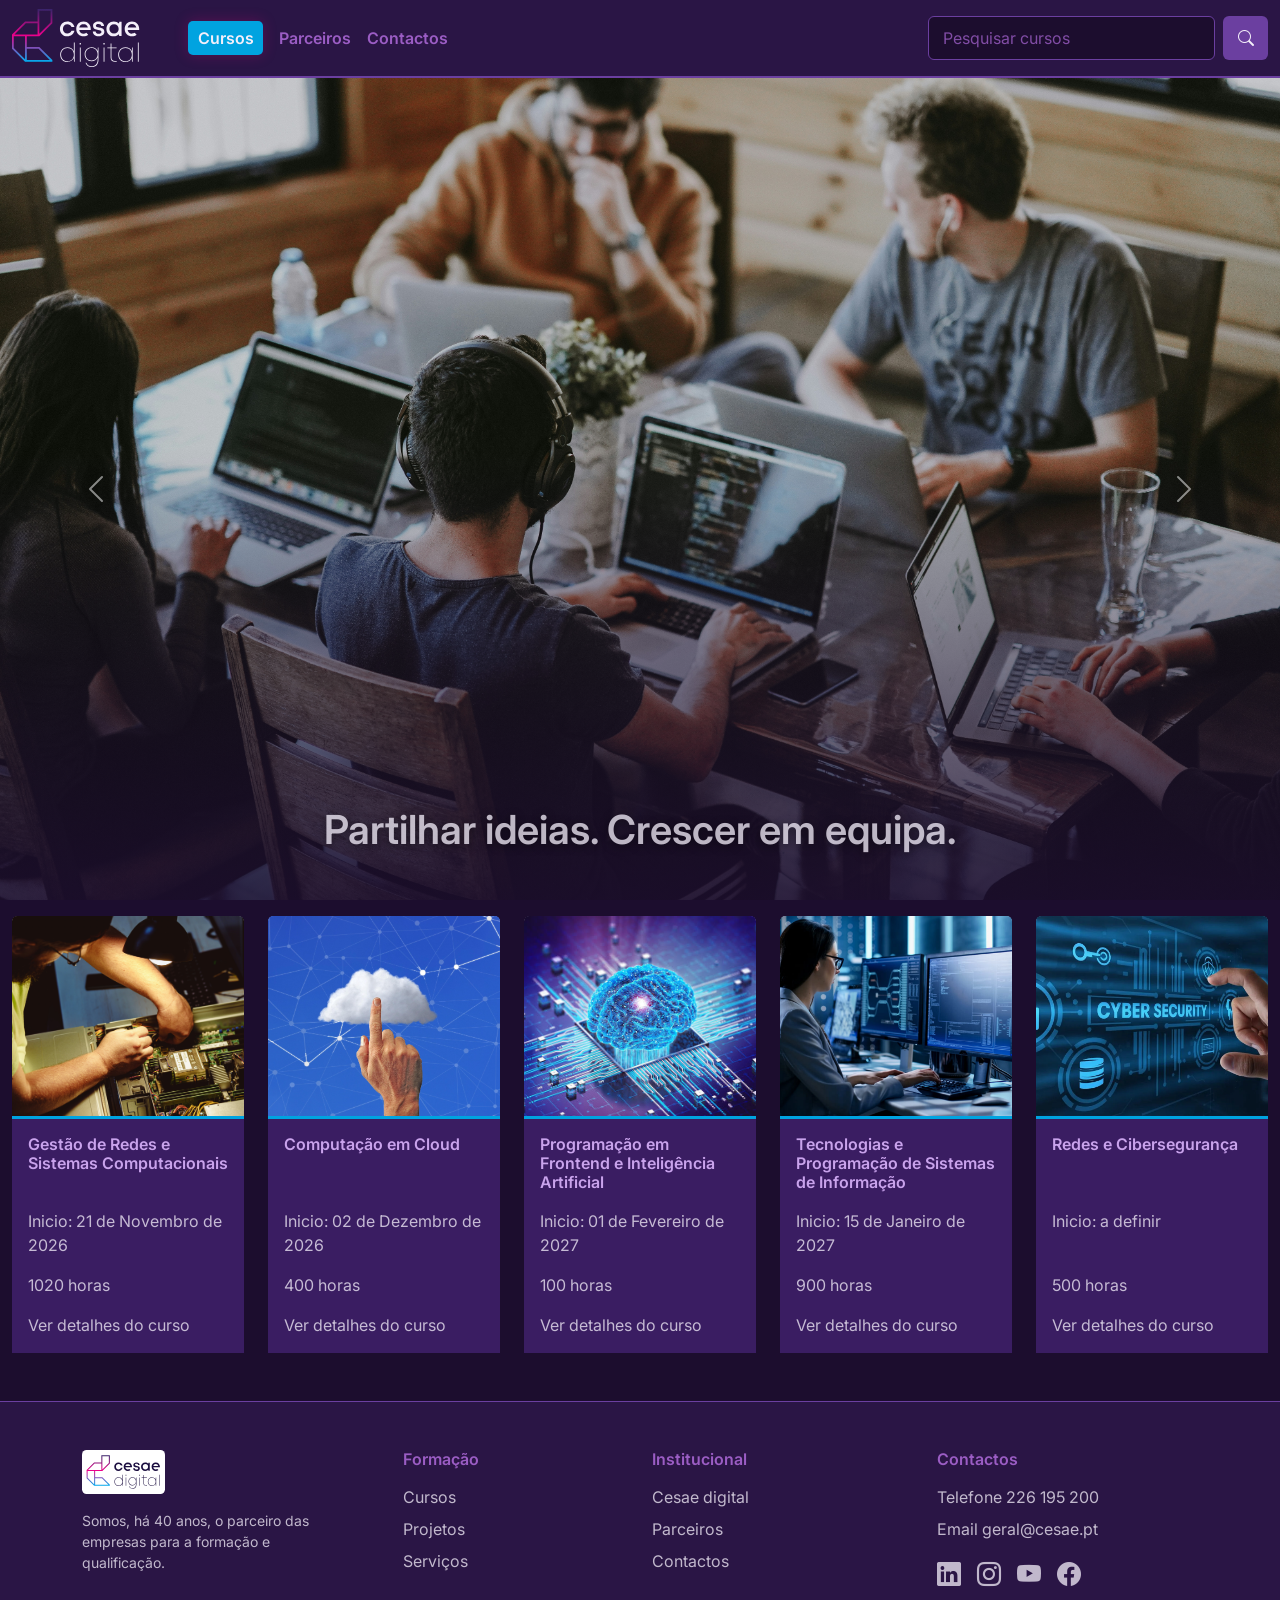
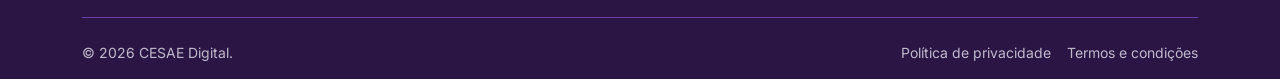
==== commit b1f2df8f: "ContinuacaoCOmentariosPaginas" ====
--- a/index.html
+++ b/index.html
@@ -4,6 +4,7 @@
     <meta charset="UTF-8" />
     <meta name="viewport" content="width=device-width, initial-scale=1" />
     <title>Pagina Web - Homepage</title>
+    <!---------********* ATENCAO!! Comentários das Seccoes HEAD/NAVBAR/FOOTER estão apenas colocados em index.html sendo iguais para todas as paginas *********--------->
     <!-- Descrição para Motores de Busca (SEO) -->
     <meta
       name="description"
@@ -22,6 +23,7 @@
       property="og:description"
       content="Descubra os cursos em destaque do CESAE Digital, com datas de início e carga horária, e encontre a formação em tecnologias de informação mais adequada ao seu percurso."
     />
+    <!-- *********Fontes********* -->
     <!-- 1. Pré-conexão para acelerar o carregamento -->
     <link rel="preconnect" href="https://fonts.googleapis.com" />
     <link rel="preconnect" href="https://fonts.gstatic.com" crossorigin />
